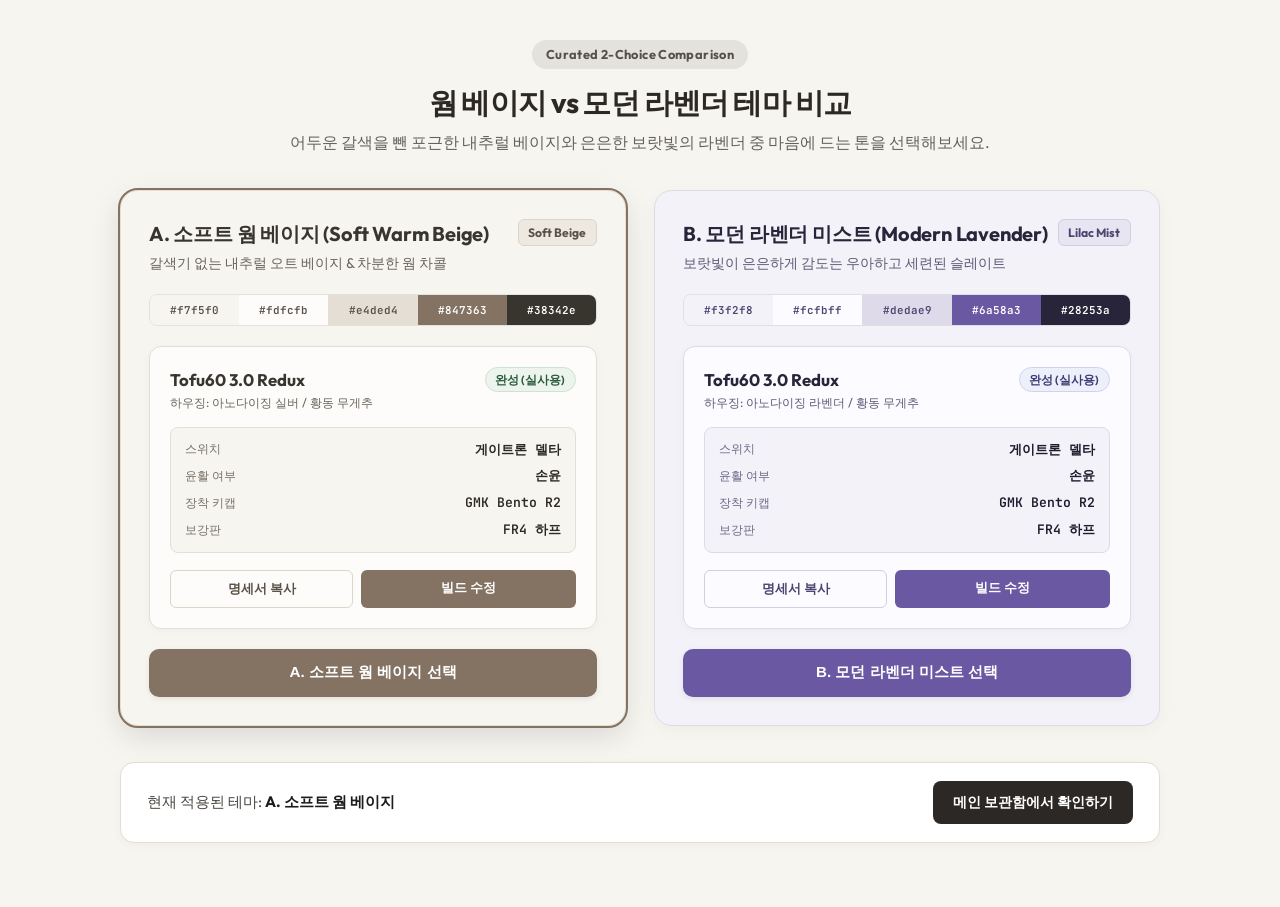
==== theme-preview.html @ 90279b94 "init" ====
<!DOCTYPE html>
<html lang="ko">
<head>
  <meta charset="UTF-8">
  <meta name="viewport" content="width=device-width, initial-scale=1.0">
  <title>Keyfolio - 웜 베이지 vs 모던 라벤더 테마 선택</title>
  <link rel="preconnect" href="https://fonts.googleapis.com">
  <link rel="preconnect" href="https://fonts.gstatic.com" crossorigin>
  <link href="https://fonts.googleapis.com/css2?family=JetBrains+Mono:wght@500;600&family=Outfit:wght@500;600;700&family=Pretendard:wght@400;500;600;700&display=swap" rel="stylesheet">
  <style>
    *, *::before, *::after {
      box-sizing: border-box;
      margin: 0;
      padding: 0;
    }

    body {
      font-family: 'Pretendard', 'Outfit', -apple-system, sans-serif;
      background: #f1f0ee;
      color: #333;
      line-height: 1.5;
      padding: 2.5rem 1.25rem 4rem;
      transition: background 0.3s ease;
    }

    .container {
      max-width: 1040px;
      margin: 0 auto;
    }

    .header-section {
      text-align: center;
      margin-bottom: 2.25rem;
    }

    .badge-tag {
      display: inline-block;
      font-size: 0.8rem;
      font-weight: 700;
      padding: 0.3rem 0.85rem;
      border-radius: 9999px;
      background: #e4e2de;
      color: #55504a;
      margin-bottom: 0.75rem;
      letter-spacing: 0.03em;
    }

    .header-section h1 {
      font-size: 1.8rem;
      font-weight: 700;
      color: #2b2825;
      letter-spacing: -0.02em;
    }

    .header-section p {
      font-size: 1rem;
      color: #66615b;
      margin-top: 0.4rem;
    }

    /* 2 Columns Showdown Grid */
    .compare-grid {
      display: grid;
      grid-template-columns: 1fr 1fr;
      gap: 1.75rem;
    }

    @media (max-width: 768px) {
      .compare-grid {
        grid-template-columns: 1fr;
      }
    }

    /* Option Card Wrapper */
    .theme-panel {
      border-radius: 18px;
      padding: 1.75rem;
      display: flex;
      flex-direction: column;
      gap: 1.25rem;
      border: 1px solid;
      box-shadow: 0 4px 16px rgba(0, 0, 0, 0.04);
      transition: transform 0.25s ease, box-shadow 0.25s ease;
      position: relative;
    }

    .theme-panel:hover {
      transform: translateY(-3px);
      box-shadow: 0 10px 28px rgba(0, 0, 0, 0.08);
    }

    .theme-panel.active-choice {
      outline: 2.5px solid;
      box-shadow: 0 10px 30px rgba(0, 0, 0, 0.12);
    }

    .theme-header {
      display: flex;
      align-items: flex-start;
      justify-content: space-between;
      gap: 0.5rem;
    }

    .theme-header h2 {
      font-size: 1.25rem;
      font-weight: 700;
      letter-spacing: -0.01em;
    }

    .theme-header p {
      font-size: 0.88rem;
      margin-top: 0.2rem;
    }

    .tag-pill {
      font-size: 0.76rem;
      font-weight: 700;
      padding: 0.2rem 0.6rem;
      border-radius: 6px;
      border: 1px solid;
      white-space: nowrap;
    }

    /* Swatches Palette Row */
    .palette-track {
      display: flex;
      height: 32px;
      border-radius: 8px;
      overflow: hidden;
      border: 1px solid rgba(0, 0, 0, 0.08);
    }

    .swatch {
      flex: 1;
      height: 100%;
      position: relative;
      display: flex;
      align-items: center;
      justify-content: center;
      font-size: 0.68rem;
      font-family: 'JetBrains Mono', monospace;
      font-weight: 600;
    }

    /* Mini Live Card Mockup */
    .mockup-card {
      border-radius: 12px;
      padding: 1.25rem;
      border: 1px solid;
      display: flex;
      flex-direction: column;
      gap: 0.85rem;
      box-shadow: 0 2px 8px rgba(0, 0, 0, 0.03);
    }

    .mockup-top {
      display: flex;
      align-items: flex-start;
      justify-content: space-between;
    }

    .mockup-title {
      font-size: 1.05rem;
      font-weight: 700;
    }

    .mockup-sub {
      font-size: 0.78rem;
      margin-top: 0.15rem;
    }

    .status-badge {
      font-size: 0.72rem;
      font-weight: 700;
      padding: 0.2rem 0.6rem;
      border-radius: 9999px;
      border: 1px solid;
    }

    .mockup-specs {
      border-radius: 8px;
      padding: 0.75rem 0.85rem;
      font-size: 0.84rem;
      display: flex;
      flex-direction: column;
      gap: 0.45rem;
      border: 1px solid;
    }

    .spec-row {
      display: flex;
      justify-content: space-between;
      align-items: center;
    }

    .spec-key {
      font-size: 0.78rem;
      font-weight: 500;
    }

    .spec-value {
      font-weight: 600;
      font-family: 'JetBrains Mono', monospace;
      font-size: 0.82rem;
    }

    .mockup-actions {
      display: flex;
      gap: 0.5rem;
      margin-top: 0.25rem;
    }

    .btn-mock-sub {
      flex: 1;
      padding: 0.5rem;
      border-radius: 6px;
      font-size: 0.8rem;
      font-weight: 600;
      border: 1px solid;
      background: transparent;
      text-align: center;
      cursor: default;
    }

    .btn-mock-main {
      flex: 1.2;
      padding: 0.5rem;
      border-radius: 6px;
      font-size: 0.8rem;
      font-weight: 600;
      border: none;
      text-align: center;
      cursor: default;
    }

    /* Apply Button */
    .btn-apply {
      width: 100%;
      padding: 0.85rem 1rem;
      border-radius: 10px;
      font-size: 0.95rem;
      font-weight: 700;
      border: none;
      cursor: pointer;
      display: flex;
      align-items: center;
      justify-content: center;
      gap: 0.5rem;
      transition: all 0.2s ease;
      margin-top: auto;
      box-shadow: 0 2px 6px rgba(0, 0, 0, 0.08);
    }

    .btn-apply:hover {
      filter: brightness(0.92);
      transform: translateY(-1px);
    }

    /* =========================================================================
       THEME 1: 소프트 웜 베이지 (Soft Warm Beige)
       ========================================================================= */
    .panel-beige {
      background: #f7f5f0;
      border-color: #e4ded4;
      color: #38342e;
    }
    .panel-beige.active-choice {
      outline-color: #847363;
    }
    .panel-beige .theme-header p { color: #69635a; }
    .panel-beige .tag-pill { background: #ede9e1; border-color: #dcd5c9; color: #5a5248; }
    .panel-beige .mockup-card { background: #fdfcfb; border-color: #e4ded4; }
    .panel-beige .mockup-sub { color: #69635a; }
    .panel-beige .status-badge { background: #edf4ee; color: #2a5c3c; border-color: #cde2d3; }
    .panel-beige .mockup-specs { background: #f7f5f0; border-color: #e4ded4; }
    .panel-beige .spec-key { color: #787066; }
    .panel-beige .spec-value { color: #2d2924; }
    .panel-beige .btn-mock-sub { border-color: #dcd5c9; color: #5a5248; }
    .panel-beige .btn-mock-main { background: #847363; color: #ffffff; }
    .panel-beige .btn-apply { background: #847363; color: #ffffff; }

    /* =========================================================================
       THEME 2: 모던 라벤더 미스트 (Modern Lavender Mist)
       ========================================================================= */
    .panel-lavender {
      background: #f3f2f8;
      border-color: #dedae9;
      color: #28253a;
    }
    .panel-lavender.active-choice {
      outline-color: #6a58a3;
    }
    .panel-lavender .theme-header p { color: #5e5875; }
    .panel-lavender .tag-pill { background: #e7e5f1; border-color: #d4cfdf; color: #4e4470; }
    .panel-lavender .mockup-card { background: #fcfbff; border-color: #dedae9; }
    .panel-lavender .mockup-sub { color: #5e5875; }
    .panel-lavender .status-badge { background: #edf0fa; color: #3d3b76; border-color: #cfd4ee; }
    .panel-lavender .mockup-specs { background: #f3f2f8; border-color: #dedae9; }
    .panel-lavender .spec-key { color: #6f6788; }
    .panel-lavender .spec-value { color: #1e1b2e; }
    .panel-lavender .btn-mock-sub { border-color: #d4cfdf; color: #4e4470; }
    .panel-lavender .btn-mock-main { background: #6a58a3; color: #ffffff; }
    .panel-lavender .btn-apply { background: #6a58a3; color: #ffffff; }

    /* Bottom Control Bar */
    .bottom-bar {
      margin-top: 2.25rem;
      background: #ffffff;
      border: 1px solid #e2ded4;
      border-radius: 14px;
      padding: 1.15rem 1.6rem;
      display: flex;
      align-items: center;
      justify-content: space-between;
      flex-wrap: wrap;
      gap: 1rem;
      box-shadow: 0 2px 10px rgba(0, 0, 0, 0.04);
    }

    .bottom-status {
      font-size: 0.95rem;
      color: #4a453f;
    }

    .bottom-status strong {
      color: #1e1c1a;
      font-weight: 700;
    }

    .btn-nav-main {
      padding: 0.65rem 1.25rem;
      background: #2b2825;
      color: #ffffff;
      text-decoration: none;
      border-radius: 8px;
      font-size: 0.9rem;
      font-weight: 600;
      transition: background 0.2s ease;
    }

    .btn-nav-main:hover {
      background: #44403c;
    }

    /* Toast */
    .toast-box {
      position: fixed;
      bottom: 2rem;
      left: 50%;
      transform: translateX(-50%) translateY(20px);
      background: #2b2825;
      color: #ffffff;
      padding: 0.85rem 1.6rem;
      border-radius: 9999px;
      font-size: 0.94rem;
      font-weight: 600;
      opacity: 0;
      pointer-events: none;
      transition: all 0.25s ease;
      box-shadow: 0 10px 25px rgba(0, 0, 0, 0.18);
      z-index: 100;
      white-space: nowrap;
    }

    .toast-box.show {
      opacity: 1;
      transform: translateX(-50%) translateY(0);
    }
  </style>
</head>
<body>

  <div class="container">
    <div class="header-section">
      <span class="badge-tag">Curated 2-Choice Comparison</span>
      <h1>웜 베이지 vs 모던 라벤더 테마 비교</h1>
      <p>어두운 갈색을 뺀 포근한 내추럴 베이지와 은은한 보랏빛의 라벤더 중 마음에 드는 톤을 선택해보세요.</p>
    </div>

    <div class="compare-grid">

      <!-- THEME A: 소프트 웜 베이지 -->
      <section id="panel-warm-beige" class="theme-panel panel-beige">
        <div class="theme-header">
          <div>
            <h2>A. 소프트 웜 베이지 (Soft Warm Beige)</h2>
            <p>갈색기 없는 내추럴 오트 베이지 & 차분한 웜 차콜</p>
          </div>
          <span class="tag-pill">Soft Beige</span>
        </div>

        <div class="palette-track">
          <div class="swatch" style="background: #f7f5f0; color: #5a5248;" title="배경 #f7f5f0">#f7f5f0</div>
          <div class="swatch" style="background: #fdfcfb; color: #5a5248;" title="카드 #fdfcfb">#fdfcfb</div>
          <div class="swatch" style="background: #e4ded4; color: #5a5248;" title="보더 #e4ded4">#e4ded4</div>
          <div class="swatch" style="background: #847363; color: #ffffff;" title="포인트 #847363">#847363</div>
          <div class="swatch" style="background: #38342e; color: #ffffff;" title="텍스트 #38342e">#38342e</div>
        </div>

        <!-- Live Mockup Card -->
        <div class="mockup-card">
          <div class="mockup-top">
            <div>
              <div class="mockup-title">Tofu60 3.0 Redux</div>
              <div class="mockup-sub">하우징: 아노다이징 실버 / 황동 무게추</div>
            </div>
            <span class="status-badge">완성 (실사용)</span>
          </div>

          <div class="mockup-specs">
            <div class="spec-row">
              <span class="spec-key">스위치</span>
              <span class="spec-value">게이트론 델타</span>
            </div>
            <div class="spec-row">
              <span class="spec-key">윤활 여부</span>
              <span class="spec-value">손윤</span>
            </div>
            <div class="spec-row">
              <span class="spec-key">장착 키캡</span>
              <span class="spec-value">GMK Bento R2</span>
            </div>
            <div class="spec-row">
              <span class="spec-key">보강판</span>
              <span class="spec-value">FR4 하프</span>
            </div>
          </div>

          <div class="mockup-actions">
            <div class="btn-mock-sub">명세서 복사</div>
            <div class="btn-mock-main">빌드 수정</div>
          </div>
        </div>

        <button type="button" class="btn-apply" onclick="applyTheme('warm-beige', 'A. 소프트 웜 베이지')">
          A. 소프트 웜 베이지 선택
        </button>
      </section>

      <!-- THEME B: 모던 라벤더 미스트 -->
      <section id="panel-lavender-mist" class="theme-panel panel-lavender">
        <div class="theme-header">
          <div>
            <h2>B. 모던 라벤더 미스트 (Modern Lavender)</h2>
            <p>보랏빛이 은은하게 감도는 우아하고 세련된 슬레이트</p>
          </div>
          <span class="tag-pill">Lilac Mist</span>
        </div>

        <div class="palette-track">
          <div class="swatch" style="background: #f3f2f8; color: #4e4470;" title="배경 #f3f2f8">#f3f2f8</div>
          <div class="swatch" style="background: #fcfbff; color: #4e4470;" title="카드 #fcfbff">#fcfbff</div>
          <div class="swatch" style="background: #dedae9; color: #4e4470;" title="보더 #dedae9">#dedae9</div>
          <div class="swatch" style="background: #6a58a3; color: #ffffff;" title="포인트 #6a58a3">#6a58a3</div>
          <div class="swatch" style="background: #28253a; color: #ffffff;" title="텍스트 #28253a">#28253a</div>
        </div>

        <!-- Live Mockup Card -->
        <div class="mockup-card">
          <div class="mockup-top">
            <div>
              <div class="mockup-title">Tofu60 3.0 Redux</div>
              <div class="mockup-sub">하우징: 아노다이징 라벤더 / 황동 무게추</div>
            </div>
            <span class="status-badge">완성 (실사용)</span>
          </div>

          <div class="mockup-specs">
            <div class="spec-row">
              <span class="spec-key">스위치</span>
              <span class="spec-value">게이트론 델타</span>
            </div>
            <div class="spec-row">
              <span class="spec-key">윤활 여부</span>
              <span class="spec-value">손윤</span>
            </div>
            <div class="spec-row">
              <span class="spec-key">장착 키캡</span>
              <span class="spec-value">GMK Bento R2</span>
            </div>
            <div class="spec-row">
              <span class="spec-key">보강판</span>
              <span class="spec-value">FR4 하프</span>
            </div>
          </div>

          <div class="mockup-actions">
            <div class="btn-mock-sub">명세서 복사</div>
            <div class="btn-mock-main">빌드 수정</div>
          </div>
        </div>

        <button type="button" class="btn-apply" onclick="applyTheme('lavender-mist', 'B. 모던 라벤더 미스트')">
          B. 모던 라벤더 미스트 선택
        </button>
      </section>

    </div>

    <!-- Bottom Status Bar -->
    <div class="bottom-bar">
      <div class="bottom-status">
        현재 적용된 테마: <strong id="current-label">A. 소프트 웜 베이지</strong>
      </div>
      <a href="index.html" class="btn-nav-main">메인 보관함에서 확인하기</a>
    </div>
  </div>

  <div id="toast" class="toast-box">테마가 성공적으로 적용되었습니다.</div>

  <script>
    const THEMES = {
      'warm-beige': {
        name: 'A. 소프트 웜 베이지',
        bodyBg: '#f7f5f0',
        panelId: 'panel-warm-beige'
      },
      'lavender-mist': {
        name: 'B. 모던 라벤더 미스트',
        bodyBg: '#f3f2f8',
        panelId: 'panel-lavender-mist'
      }
    };

    function updateActiveUI(themeKey) {
      const info = THEMES[themeKey] || THEMES['warm-beige'];
      document.getElementById('current-label').textContent = info.name;
      document.body.style.background = info.bodyBg;

      document.querySelectorAll('.theme-panel').forEach(p => p.classList.remove('active-choice'));
      const activePanel = document.getElementById(info.panelId);
      if (activePanel) activePanel.classList.add('active-choice');
    }

    function applyTheme(themeKey, themeName) {
      localStorage.setItem('keyvault_theme', themeKey);
      updateActiveUI(themeKey);

      const toast = document.getElementById('toast');
      toast.textContent = `'${themeName}' 테마가 적용되었습니다. 메인 앱에 바로 반영됩니다.`;
      toast.classList.add('show');
      setTimeout(() => toast.classList.remove('show'), 2500);
    }

    // Init
    let saved = localStorage.getItem('keyvault_theme') || 'warm-beige';
    if (!THEMES[saved]) saved = 'warm-beige';
    updateActiveUI(saved);
  </script>
</body>
</html>
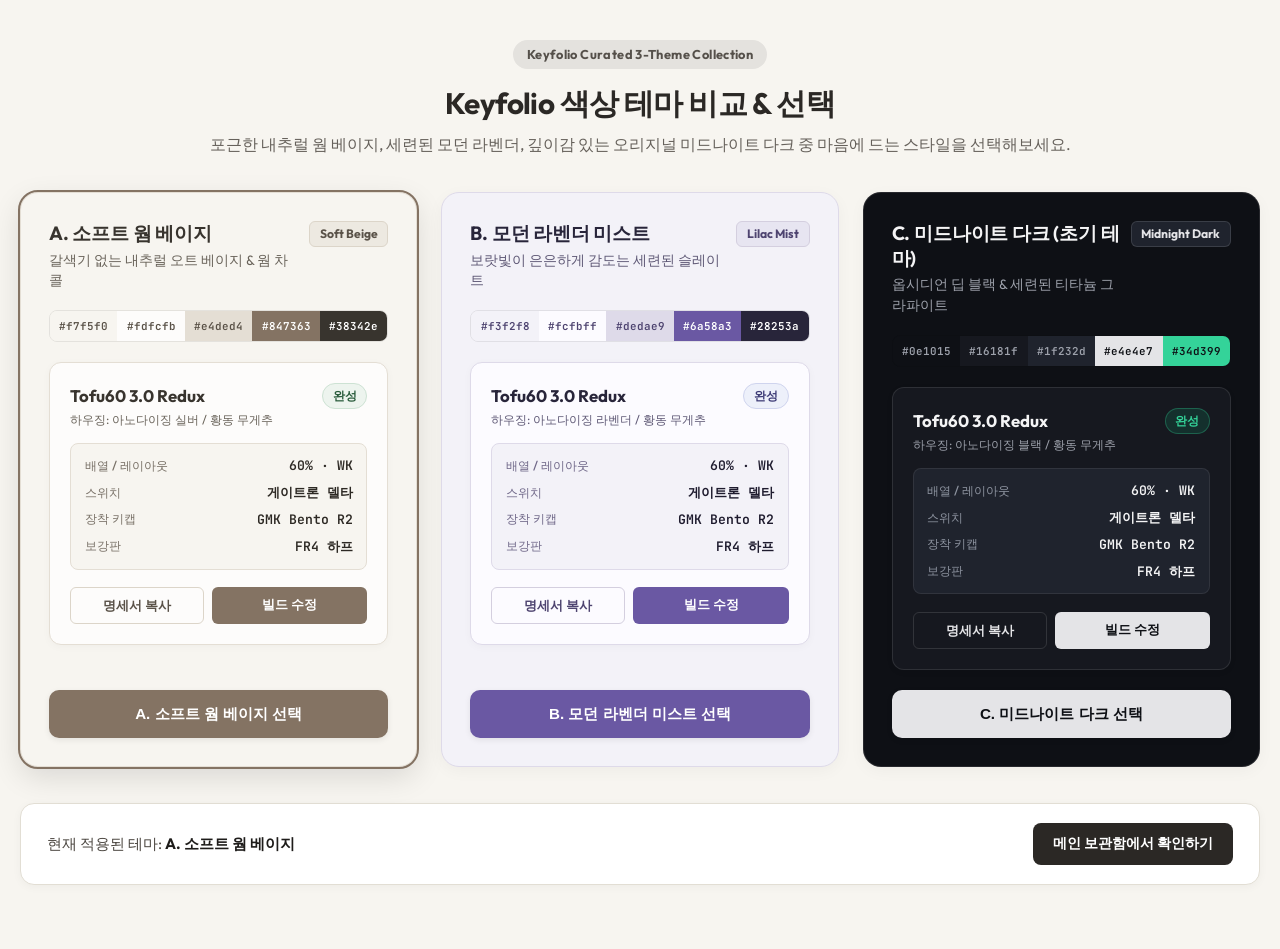
==== commit 2c528fe9: "Add files via upload" ====
--- a/theme-preview.html
+++ b/theme-preview.html
@@ -3,7 +3,7 @@
 <head>
   <meta charset="UTF-8">
   <meta name="viewport" content="width=device-width, initial-scale=1.0">
-  <title>Keyfolio - 웜 베이지 vs 모던 라벤더 테마 선택</title>
+  <title>Keyfolio - 색상 테마 3종 비교 & 선택</title>
   <link rel="preconnect" href="https://fonts.googleapis.com">
   <link rel="preconnect" href="https://fonts.gstatic.com" crossorigin>
   <link href="https://fonts.googleapis.com/css2?family=JetBrains+Mono:wght@500;600&family=Outfit:wght@500;600;700&family=Pretendard:wght@400;500;600;700&display=swap" rel="stylesheet">
@@ -20,11 +20,11 @@
       color: #333;
       line-height: 1.5;
       padding: 2.5rem 1.25rem 4rem;
-      transition: background 0.3s ease;
+      transition: background 0.3s ease, color 0.3s ease;
     }
 
     .container {
-      max-width: 1040px;
+      max-width: 1240px;
       margin: 0 auto;
     }
 
@@ -43,31 +43,36 @@
       color: #55504a;
       margin-bottom: 0.75rem;
       letter-spacing: 0.03em;
+      transition: all 0.3s ease;
     }
 
     .header-section h1 {
-      font-size: 1.8rem;
+      font-size: 1.85rem;
       font-weight: 700;
       color: #2b2825;
       letter-spacing: -0.02em;
+      transition: color 0.3s ease;
     }
 
     .header-section p {
       font-size: 1rem;
       color: #66615b;
       margin-top: 0.4rem;
-    }
-
-    /* 2 Columns Showdown Grid */
+      transition: color 0.3s ease;
+    }
+
+    /* 3 Columns Comparison Grid */
     .compare-grid {
       display: grid;
-      grid-template-columns: 1fr 1fr;
-      gap: 1.75rem;
-    }
-
-    @media (max-width: 768px) {
+      grid-template-columns: repeat(3, 1fr);
+      gap: 1.5rem;
+    }
+
+    @media (max-width: 1024px) {
       .compare-grid {
         grid-template-columns: 1fr;
+        max-width: 580px;
+        margin: 0 auto;
       }
     }
 
@@ -102,14 +107,15 @@
     }
 
     .theme-header h2 {
-      font-size: 1.25rem;
+      font-size: 1.2rem;
       font-weight: 700;
       letter-spacing: -0.01em;
+      line-height: 1.3;
     }
 
     .theme-header p {
-      font-size: 0.88rem;
-      margin-top: 0.2rem;
+      font-size: 0.85rem;
+      margin-top: 0.25rem;
     }
 
     .tag-pill {
@@ -302,6 +308,63 @@
     .panel-lavender .btn-mock-main { background: #6a58a3; color: #ffffff; }
     .panel-lavender .btn-apply { background: #6a58a3; color: #ffffff; }
 
+    /* =========================================================================
+       THEME 3: 미드나이트 다크 (Midnight Dark / Titanium) - 초기 테마
+       ========================================================================= */
+    .panel-titanium {
+      background: #0e1015;
+      border-color: rgba(255, 255, 255, 0.1);
+      color: #f4f4f5;
+    }
+    .panel-titanium.active-choice {
+      outline-color: #e4e4e7;
+    }
+    .panel-titanium .theme-header p { color: #9da1ab; }
+    .panel-titanium .tag-pill { background: #1f232d; border-color: rgba(255, 255, 255, 0.12); color: #e4e4e7; }
+    .panel-titanium .mockup-card { background: #16181f; border-color: rgba(255, 255, 255, 0.1); }
+    .panel-titanium .mockup-sub { color: #9da1ab; }
+    .panel-titanium .status-badge { background: rgba(16, 185, 129, 0.15); color: #34d399; border-color: rgba(52, 211, 153, 0.3); }
+    .panel-titanium .mockup-specs { background: #1f232d; border-color: rgba(255, 255, 255, 0.08); }
+    .panel-titanium .spec-key { color: #8e94a0; }
+    .panel-titanium .spec-value { color: #f4f4f5; }
+    .panel-titanium .btn-mock-sub { border-color: rgba(255, 255, 255, 0.12); color: #e4e4e7; }
+    .panel-titanium .btn-mock-main { background: #e4e4e7; color: #0e1015; }
+    .panel-titanium .btn-apply { background: #e4e4e7; color: #0e1015; }
+
+    /* Dark Mode Page Adaptive Styles */
+    body.theme-preview-dark {
+      background: #090a0d !important;
+      color: #e4e4e7 !important;
+    }
+    body.theme-preview-dark .header-section h1 {
+      color: #f4f4f5;
+    }
+    body.theme-preview-dark .header-section p {
+      color: #9da1ab;
+    }
+    body.theme-preview-dark .badge-tag {
+      background: #16181f;
+      color: #a1a1aa;
+      border: 1px solid rgba(255, 255, 255, 0.08);
+    }
+    body.theme-preview-dark .bottom-bar {
+      background: #16181f;
+      border-color: rgba(255, 255, 255, 0.1);
+    }
+    body.theme-preview-dark .bottom-status {
+      color: #a1a1aa;
+    }
+    body.theme-preview-dark .bottom-status strong {
+      color: #f4f4f5;
+    }
+    body.theme-preview-dark .btn-nav-main {
+      background: #e4e4e7;
+      color: #0e1015;
+    }
+    body.theme-preview-dark .btn-nav-main:hover {
+      background: #ffffff;
+    }
+
     /* Bottom Control Bar */
     .bottom-bar {
       margin-top: 2.25rem;
@@ -315,16 +378,19 @@
       flex-wrap: wrap;
       gap: 1rem;
       box-shadow: 0 2px 10px rgba(0, 0, 0, 0.04);
+      transition: all 0.3s ease;
     }
 
     .bottom-status {
       font-size: 0.95rem;
       color: #4a453f;
+      transition: color 0.3s ease;
     }
 
     .bottom-status strong {
       color: #1e1c1a;
       font-weight: 700;
+      transition: color 0.3s ease;
     }
 
     .btn-nav-main {
@@ -335,7 +401,7 @@
       border-radius: 8px;
       font-size: 0.9rem;
       font-weight: 600;
-      transition: background 0.2s ease;
+      transition: all 0.2s ease;
     }
 
     .btn-nav-main:hover {
@@ -372,9 +438,9 @@
 
   <div class="container">
     <div class="header-section">
-      <span class="badge-tag">Curated 2-Choice Comparison</span>
-      <h1>웜 베이지 vs 모던 라벤더 테마 비교</h1>
-      <p>어두운 갈색을 뺀 포근한 내추럴 베이지와 은은한 보랏빛의 라벤더 중 마음에 드는 톤을 선택해보세요.</p>
+      <span class="badge-tag">Keyfolio Curated 3-Theme Collection</span>
+      <h1>Keyfolio 색상 테마 비교 & 선택</h1>
+      <p>포근한 내추럴 웜 베이지, 세련된 모던 라벤더, 깊이감 있는 오리지널 미드나이트 다크 중 마음에 드는 스타일을 선택해보세요.</p>
     </div>
 
     <div class="compare-grid">
@@ -383,8 +449,8 @@
       <section id="panel-warm-beige" class="theme-panel panel-beige">
         <div class="theme-header">
           <div>
-            <h2>A. 소프트 웜 베이지 (Soft Warm Beige)</h2>
-            <p>갈색기 없는 내추럴 오트 베이지 & 차분한 웜 차콜</p>
+            <h2>A. 소프트 웜 베이지</h2>
+            <p>갈색기 없는 내추럴 오트 베이지 & 웜 차콜</p>
           </div>
           <span class="tag-pill">Soft Beige</span>
         </div>
@@ -404,17 +470,17 @@
               <div class="mockup-title">Tofu60 3.0 Redux</div>
               <div class="mockup-sub">하우징: 아노다이징 실버 / 황동 무게추</div>
             </div>
-            <span class="status-badge">완성 (실사용)</span>
+            <span class="status-badge">완성</span>
           </div>
 
           <div class="mockup-specs">
+            <div class="spec-row">
+              <span class="spec-key">배열 / 레이아웃</span>
+              <span class="spec-value">60% · WK</span>
+            </div>
             <div class="spec-row">
               <span class="spec-key">스위치</span>
               <span class="spec-value">게이트론 델타</span>
-            </div>
-            <div class="spec-row">
-              <span class="spec-key">윤활 여부</span>
-              <span class="spec-value">손윤</span>
             </div>
             <div class="spec-row">
               <span class="spec-key">장착 키캡</span>
@@ -441,8 +507,8 @@
       <section id="panel-lavender-mist" class="theme-panel panel-lavender">
         <div class="theme-header">
           <div>
-            <h2>B. 모던 라벤더 미스트 (Modern Lavender)</h2>
-            <p>보랏빛이 은은하게 감도는 우아하고 세련된 슬레이트</p>
+            <h2>B. 모던 라벤더 미스트</h2>
+            <p>보랏빛이 은은하게 감도는 세련된 슬레이트</p>
           </div>
           <span class="tag-pill">Lilac Mist</span>
         </div>
@@ -462,17 +528,17 @@
               <div class="mockup-title">Tofu60 3.0 Redux</div>
               <div class="mockup-sub">하우징: 아노다이징 라벤더 / 황동 무게추</div>
             </div>
-            <span class="status-badge">완성 (실사용)</span>
+            <span class="status-badge">완성</span>
           </div>
 
           <div class="mockup-specs">
+            <div class="spec-row">
+              <span class="spec-key">배열 / 레이아웃</span>
+              <span class="spec-value">60% · WK</span>
+            </div>
             <div class="spec-row">
               <span class="spec-key">스위치</span>
               <span class="spec-value">게이트론 델타</span>
-            </div>
-            <div class="spec-row">
-              <span class="spec-key">윤활 여부</span>
-              <span class="spec-value">손윤</span>
             </div>
             <div class="spec-row">
               <span class="spec-key">장착 키캡</span>
@@ -492,6 +558,64 @@
 
         <button type="button" class="btn-apply" onclick="applyTheme('lavender-mist', 'B. 모던 라벤더 미스트')">
           B. 모던 라벤더 미스트 선택
+        </button>
+      </section>
+
+      <!-- THEME C: 미드나이트 다크 (초기 개발 오리지널 테마) -->
+      <section id="panel-titanium" class="theme-panel panel-titanium">
+        <div class="theme-header">
+          <div>
+            <h2>C. 미드나이트 다크 (초기 테마)</h2>
+            <p>옵시디언 딥 블랙 & 세련된 티타늄 그라파이트</p>
+          </div>
+          <span class="tag-pill">Midnight Dark</span>
+        </div>
+
+        <div class="palette-track">
+          <div class="swatch" style="background: #0e1015; color: #9da1ab;" title="배경 #0e1015">#0e1015</div>
+          <div class="swatch" style="background: #16181f; color: #9da1ab;" title="카드 #16181f">#16181f</div>
+          <div class="swatch" style="background: #1f232d; color: #9da1ab;" title="서브 #1f232d">#1f232d</div>
+          <div class="swatch" style="background: #e4e4e7; color: #0e1015;" title="포인트 #e4e4e7">#e4e4e7</div>
+          <div class="swatch" style="background: #34d399; color: #0e1015;" title="액센트 #34d399">#34d399</div>
+        </div>
+
+        <!-- Live Mockup Card -->
+        <div class="mockup-card">
+          <div class="mockup-top">
+            <div>
+              <div class="mockup-title">Tofu60 3.0 Redux</div>
+              <div class="mockup-sub">하우징: 아노다이징 블랙 / 황동 무게추</div>
+            </div>
+            <span class="status-badge">완성</span>
+          </div>
+
+          <div class="mockup-specs">
+            <div class="spec-row">
+              <span class="spec-key">배열 / 레이아웃</span>
+              <span class="spec-value">60% · WK</span>
+            </div>
+            <div class="spec-row">
+              <span class="spec-key">스위치</span>
+              <span class="spec-value">게이트론 델타</span>
+            </div>
+            <div class="spec-row">
+              <span class="spec-key">장착 키캡</span>
+              <span class="spec-value">GMK Bento R2</span>
+            </div>
+            <div class="spec-row">
+              <span class="spec-key">보강판</span>
+              <span class="spec-value">FR4 하프</span>
+            </div>
+          </div>
+
+          <div class="mockup-actions">
+            <div class="btn-mock-sub">명세서 복사</div>
+            <div class="btn-mock-main">빌드 수정</div>
+          </div>
+        </div>
+
+        <button type="button" class="btn-apply" onclick="applyTheme('titanium', 'C. 미드나이트 다크 (초기 테마)')">
+          C. 미드나이트 다크 선택
         </button>
       </section>
 
@@ -513,12 +637,20 @@
       'warm-beige': {
         name: 'A. 소프트 웜 베이지',
         bodyBg: '#f7f5f0',
-        panelId: 'panel-warm-beige'
+        panelId: 'panel-warm-beige',
+        isDark: false
       },
       'lavender-mist': {
         name: 'B. 모던 라벤더 미스트',
         bodyBg: '#f3f2f8',
-        panelId: 'panel-lavender-mist'
+        panelId: 'panel-lavender-mist',
+        isDark: false
+      },
+      'titanium': {
+        name: 'C. 미드나이트 다크 (초기 테마)',
+        bodyBg: '#0e1015',
+        panelId: 'panel-titanium',
+        isDark: true
       }
     };
 
@@ -527,6 +659,12 @@
       document.getElementById('current-label').textContent = info.name;
       document.body.style.background = info.bodyBg;
 
+      if (info.isDark) {
+        document.body.classList.add('theme-preview-dark');
+      } else {
+        document.body.classList.remove('theme-preview-dark');
+      }
+
       document.querySelectorAll('.theme-panel').forEach(p => p.classList.remove('active-choice'));
       const activePanel = document.getElementById(info.panelId);
       if (activePanel) activePanel.classList.add('active-choice');
@@ -544,6 +682,7 @@
 
     // Init
     let saved = localStorage.getItem('keyvault_theme') || 'warm-beige';
+    if (saved === 'midnight-dark') saved = 'titanium';
     if (!THEMES[saved]) saved = 'warm-beige';
     updateActiveUI(saved);
   </script>
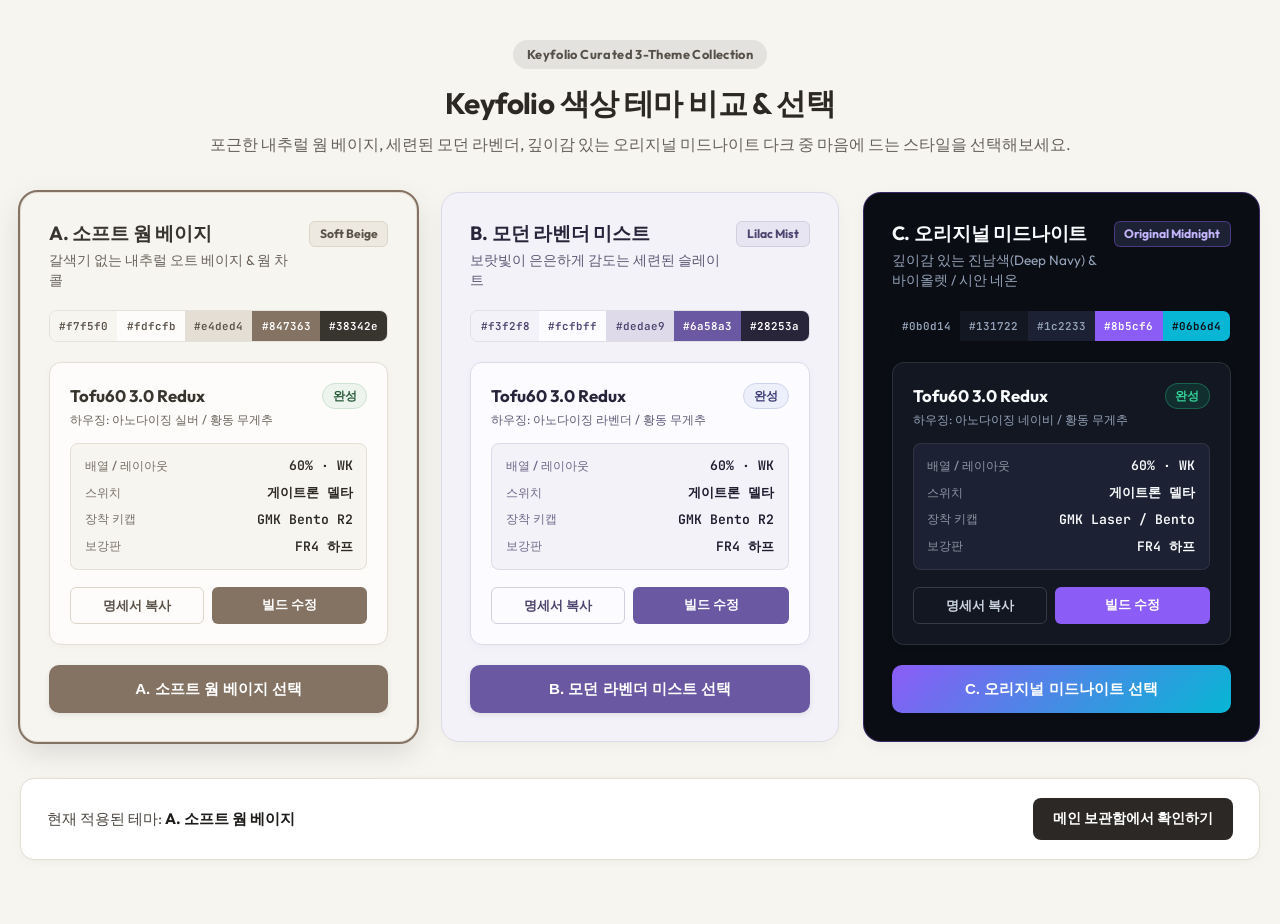
==== commit a07fbcf4: "Add files via upload" ====
--- a/theme-preview.html
+++ b/theme-preview.html
@@ -309,27 +309,28 @@
     .panel-lavender .btn-apply { background: #6a58a3; color: #ffffff; }
 
     /* =========================================================================
-       THEME 3: 미드나이트 다크 (Midnight Dark / Titanium) - 초기 테마
+       THEME 3: 오리지널 미드나이트 (Original Midnight Navy & Violet) - 초기 오리지널 테마
        ========================================================================= */
     .panel-titanium {
-      background: #0e1015;
-      border-color: rgba(255, 255, 255, 0.1);
-      color: #f4f4f5;
+      background: #0b0d14;
+      border-color: rgba(139, 92, 246, 0.35);
+      color: #f8fafc;
     }
     .panel-titanium.active-choice {
-      outline-color: #e4e4e7;
-    }
-    .panel-titanium .theme-header p { color: #9da1ab; }
-    .panel-titanium .tag-pill { background: #1f232d; border-color: rgba(255, 255, 255, 0.12); color: #e4e4e7; }
-    .panel-titanium .mockup-card { background: #16181f; border-color: rgba(255, 255, 255, 0.1); }
-    .panel-titanium .mockup-sub { color: #9da1ab; }
+      outline-color: #8b5cf6;
+      box-shadow: 0 10px 30px rgba(139, 92, 246, 0.25);
+    }
+    .panel-titanium .theme-header p { color: #94a3b8; }
+    .panel-titanium .tag-pill { background: #1c2233; border-color: rgba(139, 92, 246, 0.4); color: #c4b5fd; }
+    .panel-titanium .mockup-card { background: #131722; border-color: rgba(255, 255, 255, 0.1); }
+    .panel-titanium .mockup-sub { color: #94a3b8; }
     .panel-titanium .status-badge { background: rgba(16, 185, 129, 0.15); color: #34d399; border-color: rgba(52, 211, 153, 0.3); }
-    .panel-titanium .mockup-specs { background: #1f232d; border-color: rgba(255, 255, 255, 0.08); }
+    .panel-titanium .mockup-specs { background: #1c2233; border-color: rgba(255, 255, 255, 0.08); }
     .panel-titanium .spec-key { color: #8e94a0; }
-    .panel-titanium .spec-value { color: #f4f4f5; }
-    .panel-titanium .btn-mock-sub { border-color: rgba(255, 255, 255, 0.12); color: #e4e4e7; }
-    .panel-titanium .btn-mock-main { background: #e4e4e7; color: #0e1015; }
-    .panel-titanium .btn-apply { background: #e4e4e7; color: #0e1015; }
+    .panel-titanium .spec-value { color: #f8fafc; }
+    .panel-titanium .btn-mock-sub { border-color: rgba(255, 255, 255, 0.15); color: #cbd5e1; }
+    .panel-titanium .btn-mock-main { background: #8b5cf6; color: #ffffff; }
+    .panel-titanium .btn-apply { background: linear-gradient(135deg, #8b5cf6 0%, #06b6d4 100%); color: #ffffff; }
 
     /* Dark Mode Page Adaptive Styles */
     body.theme-preview-dark {
@@ -561,22 +562,22 @@
         </button>
       </section>
 
-      <!-- THEME C: 미드나이트 다크 (초기 개발 오리지널 테마) -->
+      <!-- THEME C: 오리지널 미드나이트 (초기 개발 오리지널 진남색/진보라 테마) -->
       <section id="panel-titanium" class="theme-panel panel-titanium">
         <div class="theme-header">
           <div>
-            <h2>C. 미드나이트 다크 (초기 테마)</h2>
-            <p>옵시디언 딥 블랙 & 세련된 티타늄 그라파이트</p>
-          </div>
-          <span class="tag-pill">Midnight Dark</span>
+            <h2>C. 오리지널 미드나이트</h2>
+            <p>깊이감 있는 진남색(Deep Navy) & 바이올렛 / 시안 네온</p>
+          </div>
+          <span class="tag-pill">Original Midnight</span>
         </div>
 
         <div class="palette-track">
-          <div class="swatch" style="background: #0e1015; color: #9da1ab;" title="배경 #0e1015">#0e1015</div>
-          <div class="swatch" style="background: #16181f; color: #9da1ab;" title="카드 #16181f">#16181f</div>
-          <div class="swatch" style="background: #1f232d; color: #9da1ab;" title="서브 #1f232d">#1f232d</div>
-          <div class="swatch" style="background: #e4e4e7; color: #0e1015;" title="포인트 #e4e4e7">#e4e4e7</div>
-          <div class="swatch" style="background: #34d399; color: #0e1015;" title="액센트 #34d399">#34d399</div>
+          <div class="swatch" style="background: #0b0d14; color: #94a3b8;" title="배경 #0b0d14">#0b0d14</div>
+          <div class="swatch" style="background: #131722; color: #94a3b8;" title="카드 #131722">#131722</div>
+          <div class="swatch" style="background: #1c2233; color: #94a3b8;" title="서브 #1c2233">#1c2233</div>
+          <div class="swatch" style="background: #8b5cf6; color: #ffffff;" title="바이올렛 #8b5cf6">#8b5cf6</div>
+          <div class="swatch" style="background: #06b6d4; color: #0b0d14;" title="시안 #06b6d4">#06b6d4</div>
         </div>
 
         <!-- Live Mockup Card -->
@@ -584,7 +585,7 @@
           <div class="mockup-top">
             <div>
               <div class="mockup-title">Tofu60 3.0 Redux</div>
-              <div class="mockup-sub">하우징: 아노다이징 블랙 / 황동 무게추</div>
+              <div class="mockup-sub">하우징: 아노다이징 네이비 / 황동 무게추</div>
             </div>
             <span class="status-badge">완성</span>
           </div>
@@ -600,7 +601,7 @@
             </div>
             <div class="spec-row">
               <span class="spec-key">장착 키캡</span>
-              <span class="spec-value">GMK Bento R2</span>
+              <span class="spec-value">GMK Laser / Bento</span>
             </div>
             <div class="spec-row">
               <span class="spec-key">보강판</span>
@@ -614,8 +615,8 @@
           </div>
         </div>
 
-        <button type="button" class="btn-apply" onclick="applyTheme('titanium', 'C. 미드나이트 다크 (초기 테마)')">
-          C. 미드나이트 다크 선택
+        <button type="button" class="btn-apply" onclick="applyTheme('titanium', 'C. 오리지널 미드나이트 (진남색 & 진보라)')">
+          C. 오리지널 미드나이트 선택
         </button>
       </section>
 
